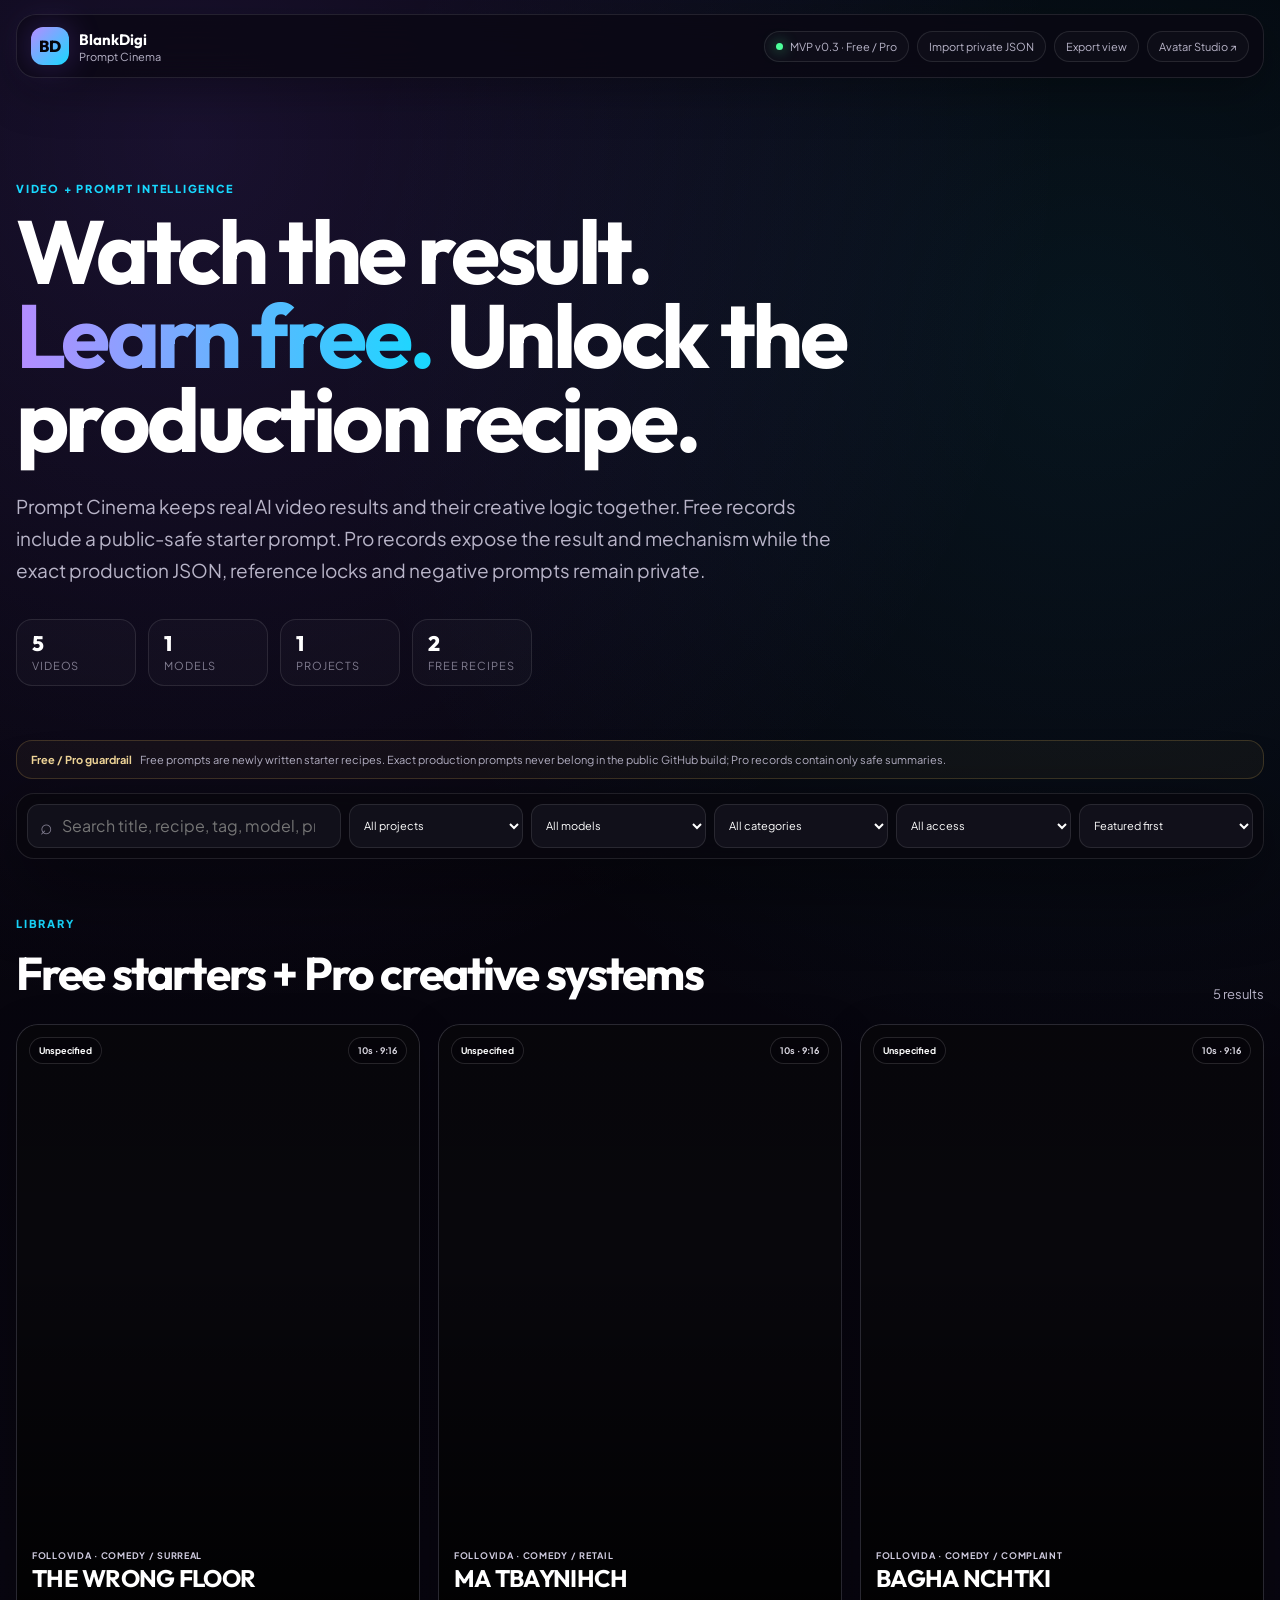
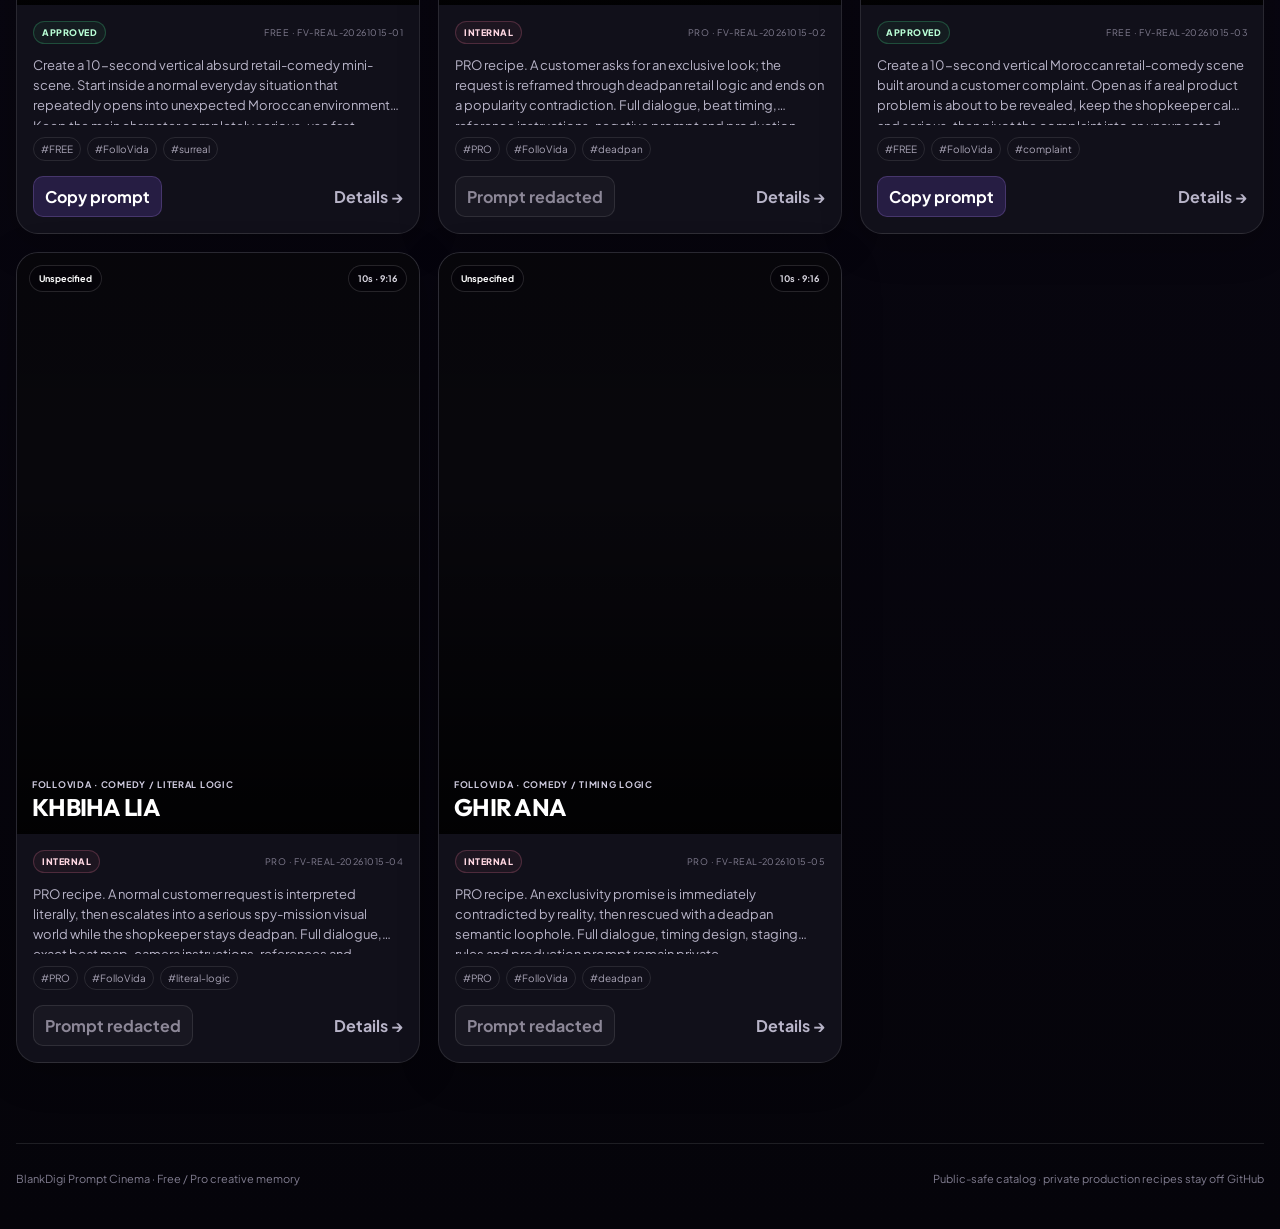
==== video-prompt-library/index.html @ 59c9d9fc "feat: add public-safe Free/Pro Prompt Cinema" ====
<!doctype html>
<html lang="en">
<head>
  <meta charset="utf-8" />
  <meta name="viewport" content="width=device-width, initial-scale=1" />
  <meta name="theme-color" content="#05040A" />
  <title>BlankDigi Prompt Cinema</title>
  <meta name="description" content="BlankDigi Prompt Cinema: free starter recipes and private Pro production recipes paired with real AI video results." />
  <link rel="preconnect" href="https://fonts.googleapis.com" />
  <link rel="preconnect" href="https://fonts.gstatic.com" crossorigin />
  <link href="https://fonts.googleapis.com/css2?family=Outfit:wght@400;600;700;800&family=Plus+Jakarta+Sans:wght@400;500;600;700&display=swap" rel="stylesheet" />
  <link rel="stylesheet" href="./styles.css" />
</head>
<body>
  <div class="page-shell">
    <header class="topbar">
      <a class="brand" href="../ai-content-avatar/" aria-label="Back to BlankDigi Avatar Studio">
        <span class="brand-mark">BD</span>
        <span><strong>BlankDigi</strong><small>Prompt Cinema</small></span>
      </a>
      <div class="topbar-actions">
        <span class="status-pill"><span class="status-dot"></span>MVP v0.3 · Free / Pro</span>
        <button class="ghost-button" id="importButton" type="button">Import private JSON</button>
        <button class="ghost-button" id="exportButton" type="button">Export view</button>
        <a class="ghost-link" href="../ai-content-avatar/">Avatar Studio ↗</a>
        <input id="importInput" type="file" accept="application/json,.json" hidden />
      </div>
    </header>

    <main>
      <section class="hero">
        <div class="eyebrow">VIDEO + PROMPT INTELLIGENCE</div>
        <h1>Watch the result.<br><span>Learn free.</span> Unlock the production recipe.</h1>
        <p>
          Prompt Cinema keeps real AI video results and their creative logic together. Free records include a public-safe starter prompt. Pro records expose the result and mechanism while the exact production JSON, reference locks and negative prompts remain private.
        </p>
        <div class="hero-stats" aria-label="Library summary">
          <div><strong id="statTotal">0</strong><span>videos</span></div>
          <div><strong id="statModels">0</strong><span>models</span></div>
          <div><strong id="statProjects">0</strong><span>projects</span></div>
          <div><strong id="statApproved">0</strong><span>free recipes</span></div>
        </div>
      </section>

      <section class="safety-strip" aria-label="Public build guardrail">
        <div>
          <strong>Free / Pro guardrail</strong>
          <span>Free prompts are newly written starter recipes. Exact production prompts never belong in the public GitHub build; Pro records contain only safe summaries.</span>
        </div>
        <div id="localImportStatus" class="local-status" hidden></div>
      </section>

      <section class="toolbar" aria-label="Prompt library filters">
        <label class="search-box">
          <span>⌕</span>
          <input id="searchInput" type="search" placeholder="Search title, recipe, tag, model, project…" autocomplete="off" />
        </label>
        <select id="projectFilter" aria-label="Filter by project"><option value="all">All projects</option></select>
        <select id="modelFilter" aria-label="Filter by model"><option value="all">All models</option></select>
        <select id="categoryFilter" aria-label="Filter by category"><option value="all">All categories</option></select>
        <select id="statusFilter" aria-label="Filter by access/status"><option value="all">All access</option></select>
        <select id="sortFilter" aria-label="Sort library">
          <option value="featured">Featured first</option>
          <option value="score">Highest score</option>
          <option value="newest">Newest</option>
          <option value="title">A–Z</option>
        </select>
      </section>

      <section class="library-section">
        <div class="section-head">
          <div><div class="eyebrow">LIBRARY</div><h2>Free starters + Pro creative systems</h2></div>
          <div class="result-count" id="resultCount">0 results</div>
        </div>
        <div class="video-grid" id="videoGrid" aria-live="polite"></div>
        <div class="empty-state" id="emptyState" hidden>
          <strong>No match.</strong><span>Try another keyword, project, model or category.</span>
        </div>
      </section>
    </main>

    <footer>
      <span>BlankDigi Prompt Cinema · Free / Pro creative memory</span>
      <span>Public-safe catalog · private production recipes stay off GitHub</span>
    </footer>
  </div>

  <dialog id="detailDialog" class="detail-dialog">
    <button class="dialog-close" id="dialogClose" aria-label="Close details">×</button>
    <div class="detail-layout">
      <div class="detail-video-wrap">
        <video id="detailVideo" controls muted loop playsinline preload="metadata"></video>
        <div id="detailVideoFallback" class="video-fallback" hidden>Video preview unavailable</div>
      </div>
      <div class="detail-copy">
        <div class="detail-kicker"><span class="eyebrow" id="detailCategory"></span><span id="detailStatus" class="status-chip"></span></div>
        <h3 id="detailTitle"></h3>
        <div class="detail-meta" id="detailMeta"></div>

        <div class="logic-block" id="logicBlock" hidden>
          <span>Creative engine</span>
          <strong id="detailLogic"></strong>
        </div>

        <div class="prompt-block">
          <div class="prompt-block-head">
            <span>Recipe</span>
            <div class="prompt-actions">
              <button class="copy-button" id="copyDetailPrompt">Copy free starter</button>
              <button class="copy-button subtle" id="copyDetailJson">Copy public JSON</button>
            </div>
          </div>
          <pre id="detailPrompt"></pre>
          <div id="redactedNotice" class="redacted-notice" hidden>
            PRO recipe locked. The exact production prompt, beat map, references and negative-prompt package are stored privately and are not shipped in this public page.
          </div>
        </div>

        <div class="prompt-block secondary" id="negativePromptBlock">
          <div class="prompt-block-head"><span>Negative prompt</span></div>
          <pre id="detailNegativePrompt"></pre>
        </div>

        <div class="notes-block" id="detailNotes"></div>
        <div class="tag-list" id="detailTags"></div>
      </div>
    </div>
  </dialog>

  <div class="toast" id="toast" role="status" aria-live="polite">Copied</div>
  <script src="./manifest-preload.js"></script>
  <script src="./app.js"></script>
</body>
</html>
---- video-prompt-library/styles.css ----
:root {
  --bg: #05040A;
  --bg-soft: #0B0714;
  --card: #11101A;
  --card-2: #161525;
  --text: #FFFFFF;
  --muted: #B8B4C8;
  --muted-2: #817D90;
  --accent: #8B5CFF;
  --accent-soft: #B58CFF;
  --accent-2: #18D9FF;
  --ok: #4CFF9A;
  --warn: #FFCB66;
  --danger: #FF7C9E;
  --border: rgba(255,255,255,.10);
  --border-strong: rgba(255,255,255,.17);
  --glass: rgba(10,8,18,.74);
  --shadow: 0 24px 80px rgba(0,0,0,.45);
}

* { box-sizing: border-box; }
html { scroll-behavior: smooth; }
body {
  margin: 0;
  min-height: 100vh;
  font-family: "Plus Jakarta Sans", system-ui, sans-serif;
  color: var(--text);
  background:
    radial-gradient(circle at 15% 5%, rgba(139,92,255,.15), transparent 30%),
    radial-gradient(circle at 85% 12%, rgba(24,217,255,.08), transparent 28%),
    linear-gradient(180deg, #05040A 0%, #080610 55%, #05040A 100%);
}
button, input, select { font: inherit; }
button, select { cursor: pointer; }
button:disabled { cursor: not-allowed; }
a { color: inherit; text-decoration: none; }

.page-shell { width: min(1280px, calc(100% - 32px)); margin: 0 auto; }

.topbar {
  position: sticky;
  top: 14px;
  z-index: 30;
  display: flex;
  align-items: center;
  justify-content: space-between;
  gap: 18px;
  margin: 14px 0 0;
  padding: 12px 14px;
  border: 1px solid var(--border);
  border-radius: 20px;
  background: var(--glass);
  backdrop-filter: blur(20px);
  box-shadow: 0 14px 45px rgba(0,0,0,.28);
}
.brand { display: flex; align-items: center; gap: 10px; flex: 0 0 auto; }
.brand-mark {
  display: grid;
  place-items: center;
  width: 38px;
  height: 38px;
  border-radius: 12px;
  color: #05040A;
  font-family: "Outfit", sans-serif;
  font-weight: 800;
  letter-spacing: -.03em;
  background: linear-gradient(135deg, var(--accent-soft), var(--accent-2));
  box-shadow: 0 0 32px rgba(139,92,255,.28);
}
.brand strong, .brand small { display: block; }
.brand strong { font-family: "Outfit", sans-serif; font-size: 15px; }
.brand small { margin-top: 1px; color: var(--muted); font-size: 11px; }
.topbar-actions { display: flex; align-items: center; justify-content: flex-end; gap: 8px; min-width: 0; flex-wrap: wrap; }
.status-pill, .ghost-link, .ghost-button {
  border: 1px solid var(--border);
  border-radius: 999px;
  padding: 8px 11px;
  color: var(--muted);
  font-size: 11px;
  background: rgba(255,255,255,.025);
}
.status-pill { display: inline-flex; align-items: center; gap: 7px; }
.status-dot { width: 7px; height: 7px; border-radius: 50%; background: var(--ok); box-shadow: 0 0 14px rgba(76,255,154,.8); }
.ghost-link:hover, .ghost-button:hover { color: var(--text); border-color: var(--border-strong); background: rgba(255,255,255,.05); }

.hero { padding: 104px 0 54px; max-width: 980px; }
.eyebrow { margin-bottom: 14px; color: var(--accent-2); font-size: 11px; font-weight: 800; letter-spacing: .16em; }
.hero h1, .section-head h2, .detail-copy h3 { margin: 0; font-family: "Outfit", sans-serif; letter-spacing: -.04em; }
.hero h1 { max-width: 980px; font-size: clamp(48px, 7vw, 92px); line-height: .94; }
.hero h1 span {
  background: linear-gradient(90deg, var(--accent-soft), var(--accent-2));
  -webkit-background-clip: text;
  background-clip: text;
  color: transparent;
}
.hero p { max-width: 820px; margin: 28px 0 0; color: var(--muted); font-size: clamp(15px, 1.6vw, 19px); line-height: 1.7; }
.hero-stats { display: flex; flex-wrap: wrap; gap: 12px; margin-top: 32px; }
.hero-stats div { min-width: 120px; padding: 13px 15px; border: 1px solid var(--border); border-radius: 16px; background: rgba(255,255,255,.025); }
.hero-stats strong, .hero-stats span { display: block; }
.hero-stats strong { font: 800 21px/1 "Outfit", sans-serif; }
.hero-stats span { margin-top: 5px; color: var(--muted-2); font-size: 11px; text-transform: uppercase; letter-spacing: .08em; }

.safety-strip {
  display: flex;
  align-items: center;
  justify-content: space-between;
  gap: 16px;
  margin-bottom: 14px;
  padding: 12px 14px;
  border: 1px solid rgba(255,203,102,.18);
  border-radius: 16px;
  background: rgba(255,203,102,.045);
  color: var(--muted);
  font-size: 11px;
}
.safety-strip strong { color: #F4D99B; margin-right: 6px; }
.local-status { display: flex; align-items: center; gap: 8px; flex: 0 0 auto; color: #cfc8e6; }
.local-status strong { color: var(--accent-2); }
.local-status button { border: 1px solid var(--border); border-radius: 999px; padding: 6px 8px; color: var(--muted); background: rgba(0,0,0,.22); font-size: 10px; }
.local-status button:hover { color: #fff; }

.toolbar {
  position: sticky;
  top: 88px;
  z-index: 20;
  display: grid;
  grid-template-columns: minmax(250px, 1.35fr) repeat(5, minmax(130px, .75fr));
  gap: 8px;
  padding: 10px;
  border: 1px solid var(--border);
  border-radius: 18px;
  background: rgba(8,7,14,.88);
  backdrop-filter: blur(18px);
  box-shadow: var(--shadow);
}
.search-box { display: flex; align-items: center; gap: 9px; min-width: 0; height: 44px; border: 1px solid var(--border); border-radius: 12px; background: var(--card); }
.search-box span { margin-left: 12px; color: var(--muted-2); font-size: 21px; }
.search-box input, .toolbar select { width: 100%; min-width: 0; height: 44px; outline: none; color: var(--text); }
.search-box input { border: 0; padding: 0 10px 0 0; background: transparent; }
.toolbar select { padding: 0 10px; border: 1px solid var(--border); border-radius: 12px; background: var(--card); font-size: 11px; }
.search-box:focus-within, .toolbar select:focus { border-color: rgba(24,217,255,.42); box-shadow: 0 0 0 3px rgba(24,217,255,.06); }
.toolbar option { color: #fff; background: #11101A; }

.library-section { padding: 58px 0 80px; }
.section-head { display: flex; align-items: end; justify-content: space-between; gap: 18px; margin-bottom: 22px; }
.section-head h2 { font-size: clamp(28px, 4vw, 46px); }
.result-count { color: var(--muted); font-size: 13px; }
.video-grid { display: grid; grid-template-columns: repeat(3, minmax(0, 1fr)); gap: 18px; }
.video-card {
  overflow: hidden;
  border: 1px solid var(--border);
  border-radius: 22px;
  background: linear-gradient(180deg, rgba(255,255,255,.025), transparent 20%), var(--card);
  box-shadow: 0 10px 40px rgba(0,0,0,.22);
  transition: transform .24s ease, border-color .24s ease, box-shadow .24s ease;
  outline: none;
}
.video-card:hover, .video-card:focus-visible { transform: translateY(-5px); border-color: rgba(181,140,255,.35); box-shadow: 0 22px 70px rgba(0,0,0,.36), 0 0 0 1px rgba(139,92,255,.05); }
.video-frame { position: relative; aspect-ratio: 9 / 13; overflow: hidden; background: #08070c; }
.video-frame video, .detail-video-wrap video { width: 100%; height: 100%; display: block; object-fit: cover; background: #08070c; }
.video-frame video { transition: transform .5s ease; }
.video-card:hover .video-frame video { transform: scale(1.025); }
.video-shade { position: absolute; inset: 0; background: linear-gradient(180deg, rgba(0,0,0,.15), transparent 40%, rgba(0,0,0,.82) 100%); pointer-events: none; }
.video-topline { position: absolute; z-index: 2; top: 12px; left: 12px; right: 12px; display: flex; justify-content: space-between; gap: 8px; }
.badge-stack { display: flex; align-items: center; gap: 5px; flex-wrap: wrap; }
.badge-stack.right { justify-content: flex-end; }
.model-badge, .ratio-badge, .score-badge, .local-badge {
  padding: 7px 9px;
  border: 1px solid rgba(255,255,255,.13);
  border-radius: 999px;
  background: rgba(5,4,10,.64);
  backdrop-filter: blur(12px);
  font-size: 9px;
  font-weight: 700;
}
.model-badge { color: #fff; }
.ratio-badge { color: #d8d5df; }
.score-badge { color: #D6FFD9; border-color: rgba(76,255,154,.22); }
.local-badge { color: var(--accent-2); border-color: rgba(24,217,255,.25); }
.video-caption { position: absolute; z-index: 2; left: 15px; right: 15px; bottom: 14px; }
.video-caption span { display: block; margin-bottom: 5px; color: #d0cce0; font-size: 9px; font-weight: 700; text-transform: uppercase; letter-spacing: .08em; }
.video-caption strong { display: block; font: 700 24px/1.05 "Outfit", sans-serif; letter-spacing: -.03em; }
.card-video-fallback { position: absolute; inset: 0; display: grid; place-items: center; color: var(--muted); background: linear-gradient(145deg, #0a0810, #141022); font-size: 12px; }
.card-body { padding: 16px; }
.card-status-row { display: flex; align-items: center; justify-content: space-between; gap: 8px; margin-bottom: 11px; color: var(--muted-2); font-size: 9px; text-transform: uppercase; letter-spacing: .05em; }
.status-chip { display: inline-flex; align-items: center; width: max-content; padding: 5px 8px; border: 1px solid var(--border); border-radius: 999px; color: #c8c4d1; background: rgba(255,255,255,.025); font-size: 9px; font-weight: 800; text-transform: uppercase; letter-spacing: .06em; }
.status-chip.approved { color: #B9FFD6; border-color: rgba(76,255,154,.22); background: rgba(76,255,154,.05); }
.status-chip.recipe { color: #C7F6FF; border-color: rgba(24,217,255,.22); background: rgba(24,217,255,.05); }
.status-chip.internal { color: #FFD7E2; border-color: rgba(255,124,158,.22); background: rgba(255,124,158,.05); }
.status-chip.experiment { color: #E7DAFF; border-color: rgba(181,140,255,.22); background: rgba(139,92,255,.06); }
.card-body p {
  display: -webkit-box;
  min-height: 70px;
  margin: 0;
  overflow: hidden;
  color: var(--muted);
  font-size: 13px;
  line-height: 1.55;
  -webkit-line-clamp: 3;
  -webkit-box-orient: vertical;
}
.tag-row, .tag-list { display: flex; flex-wrap: wrap; gap: 6px; }
.tag-row { margin-top: 12px; }
.tag-row span, .tag-list span { padding: 5px 7px; border: 1px solid var(--border); border-radius: 999px; color: #a9a4b6; font-size: 10px; }
.card-actions { display: flex; align-items: center; justify-content: space-between; gap: 8px; margin-top: 15px; }
.secondary-btn, .text-btn, .copy-button { border: 0; border-radius: 10px; font-weight: 700; }
.secondary-btn, .copy-button { padding: 9px 11px; color: #fff; background: rgba(139,92,255,.18); border: 1px solid rgba(181,140,255,.22); }
.secondary-btn:hover, .copy-button:hover { background: rgba(139,92,255,.28); }
.secondary-btn.locked { color: #8c8797; background: rgba(255,255,255,.03); border-color: var(--border); }
.copy-button.subtle { color: var(--muted); background: transparent; border-color: var(--border); }
.text-btn { padding: 9px 0; color: var(--muted); background: transparent; }

.empty-state { padding: 70px 20px; border: 1px dashed var(--border-strong); border-radius: 20px; text-align: center; color: var(--muted); }
.empty-state strong, .empty-state span { display: block; }
.empty-state strong { margin-bottom: 7px; color: var(--text); font: 700 26px/1 "Outfit", sans-serif; }
footer { display: flex; justify-content: space-between; gap: 12px; padding: 28px 0 44px; border-top: 1px solid var(--border); color: var(--muted-2); font-size: 11px; }

.detail-dialog {
  width: min(1140px, calc(100% - 28px));
  max-height: min(90vh, 920px);
  padding: 0;
  overflow: hidden;
  border: 1px solid var(--border-strong);
  border-radius: 24px;
  color: var(--text);
  background: #0c0a13;
  box-shadow: 0 40px 120px rgba(0,0,0,.72);
}
.detail-dialog::backdrop { background: rgba(0,0,0,.72); backdrop-filter: blur(9px); }
.dialog-close { position: absolute; z-index: 4; top: 12px; right: 12px; width: 38px; height: 38px; border: 1px solid var(--border); border-radius: 50%; color: #fff; background: rgba(0,0,0,.58); font-size: 22px; }
.detail-layout { display: grid; grid-template-columns: minmax(330px, .86fr) minmax(0, 1.14fr); min-height: 650px; }
.detail-video-wrap { position: relative; min-height: 650px; background: #05040A; }
.video-fallback { position: absolute; inset: 0; display: grid; place-items: center; color: var(--muted); }
.detail-copy { overflow-y: auto; padding: 46px 38px 38px; }
.detail-kicker { display: flex; align-items: center; justify-content: space-between; gap: 10px; }
.detail-kicker .eyebrow { margin: 0; }
.detail-copy h3 { margin-top: 12px; font-size: clamp(34px, 4vw, 52px); line-height: .98; }
.detail-meta { display: flex; flex-wrap: wrap; gap: 7px; margin: 18px 0 22px; }
.detail-meta span { padding: 7px 9px; border: 1px solid var(--border); border-radius: 999px; color: var(--muted); font-size: 10px; }
.logic-block { margin: 0 0 18px; padding: 13px 14px; border: 1px solid rgba(24,217,255,.14); border-radius: 14px; background: rgba(24,217,255,.035); }
.logic-block span, .logic-block strong { display: block; }
.logic-block span { color: var(--accent-2); font-size: 9px; font-weight: 800; text-transform: uppercase; letter-spacing: .1em; }
.logic-block strong { margin-top: 6px; color: #d7d3e1; font-size: 12px; line-height: 1.55; }
.prompt-block { margin-top: 18px; border: 1px solid var(--border); border-radius: 16px; background: rgba(255,255,255,.025); }
.prompt-block.secondary { background: rgba(255,255,255,.015); }
.prompt-block-head { display: flex; align-items: center; justify-content: space-between; gap: 10px; padding: 12px 13px; border-bottom: 1px solid var(--border); color: #e4e0ed; font-size: 11px; font-weight: 800; text-transform: uppercase; letter-spacing: .08em; }
.prompt-actions { display: flex; gap: 6px; }
.prompt-block pre { margin: 0; padding: 15px; white-space: pre-wrap; color: #c7c2d1; font: 500 13px/1.75 "Plus Jakarta Sans", sans-serif; }
.redacted-notice { margin: 14px; padding: 14px; border: 1px dashed rgba(255,124,158,.25); border-radius: 12px; color: #D5BFC6; background: rgba(255,124,158,.035); font-size: 12px; line-height: 1.6; }
.notes-block { margin: 18px 0; padding-left: 12px; border-left: 2px solid var(--accent); color: var(--muted); font-size: 12px; line-height: 1.6; }

.toast { position: fixed; z-index: 100; left: 50%; bottom: 24px; padding: 10px 13px; border: 1px solid rgba(255,255,255,.12); border-radius: 999px; color: #fff; background: rgba(17,16,26,.94); opacity: 0; transform: translate(-50%, 12px); pointer-events: none; transition: .2s ease; box-shadow: var(--shadow); font-size: 12px; }
.toast.show { opacity: 1; transform: translate(-50%, 0); }

@media (max-width: 1160px) {
  .toolbar { grid-template-columns: repeat(3, minmax(0, 1fr)); }
  .search-box { grid-column: 1 / -1; }
}

@media (max-width: 980px) {
  .topbar { align-items: flex-start; }
  .topbar-actions { max-width: 70%; }
  .video-grid { grid-template-columns: repeat(2, minmax(0, 1fr)); }
  .detail-layout { grid-template-columns: 1fr; max-height: 88vh; overflow-y: auto; }
  .detail-video-wrap { min-height: 0; aspect-ratio: 9/11; }
  .detail-copy { overflow: visible; }
  .safety-strip { align-items: flex-start; flex-direction: column; }
}

@media (max-width: 680px) {
  .page-shell { width: min(100% - 20px, 1280px); }
  .topbar { top: 8px; margin-top: 8px; border-radius: 16px; }
  .status-pill, .ghost-link { display: none; }
  .topbar-actions { max-width: none; gap: 5px; }
  .ghost-button { padding: 7px 9px; font-size: 9px; }
  .hero { padding: 72px 2px 42px; }
  .hero h1 { font-size: clamp(44px, 15vw, 68px); }
  .safety-strip { font-size: 10px; }
  .toolbar { top: 74px; grid-template-columns: 1fr 1fr; }
  .search-box { grid-column: 1 / -1; }
  .toolbar select { font-size: 10px; }
  .section-head { align-items: flex-start; flex-direction: column; }
  .video-grid { grid-template-columns: 1fr; }
  .video-frame { aspect-ratio: 9 / 12; }
  .detail-dialog { width: calc(100% - 14px); max-height: 94vh; border-radius: 18px; }
  .detail-copy { padding: 32px 18px 24px; }
  .detail-kicker { align-items: flex-start; flex-direction: column; }
  .prompt-block-head { align-items: flex-start; flex-direction: column; }
  footer { flex-direction: column; }
}
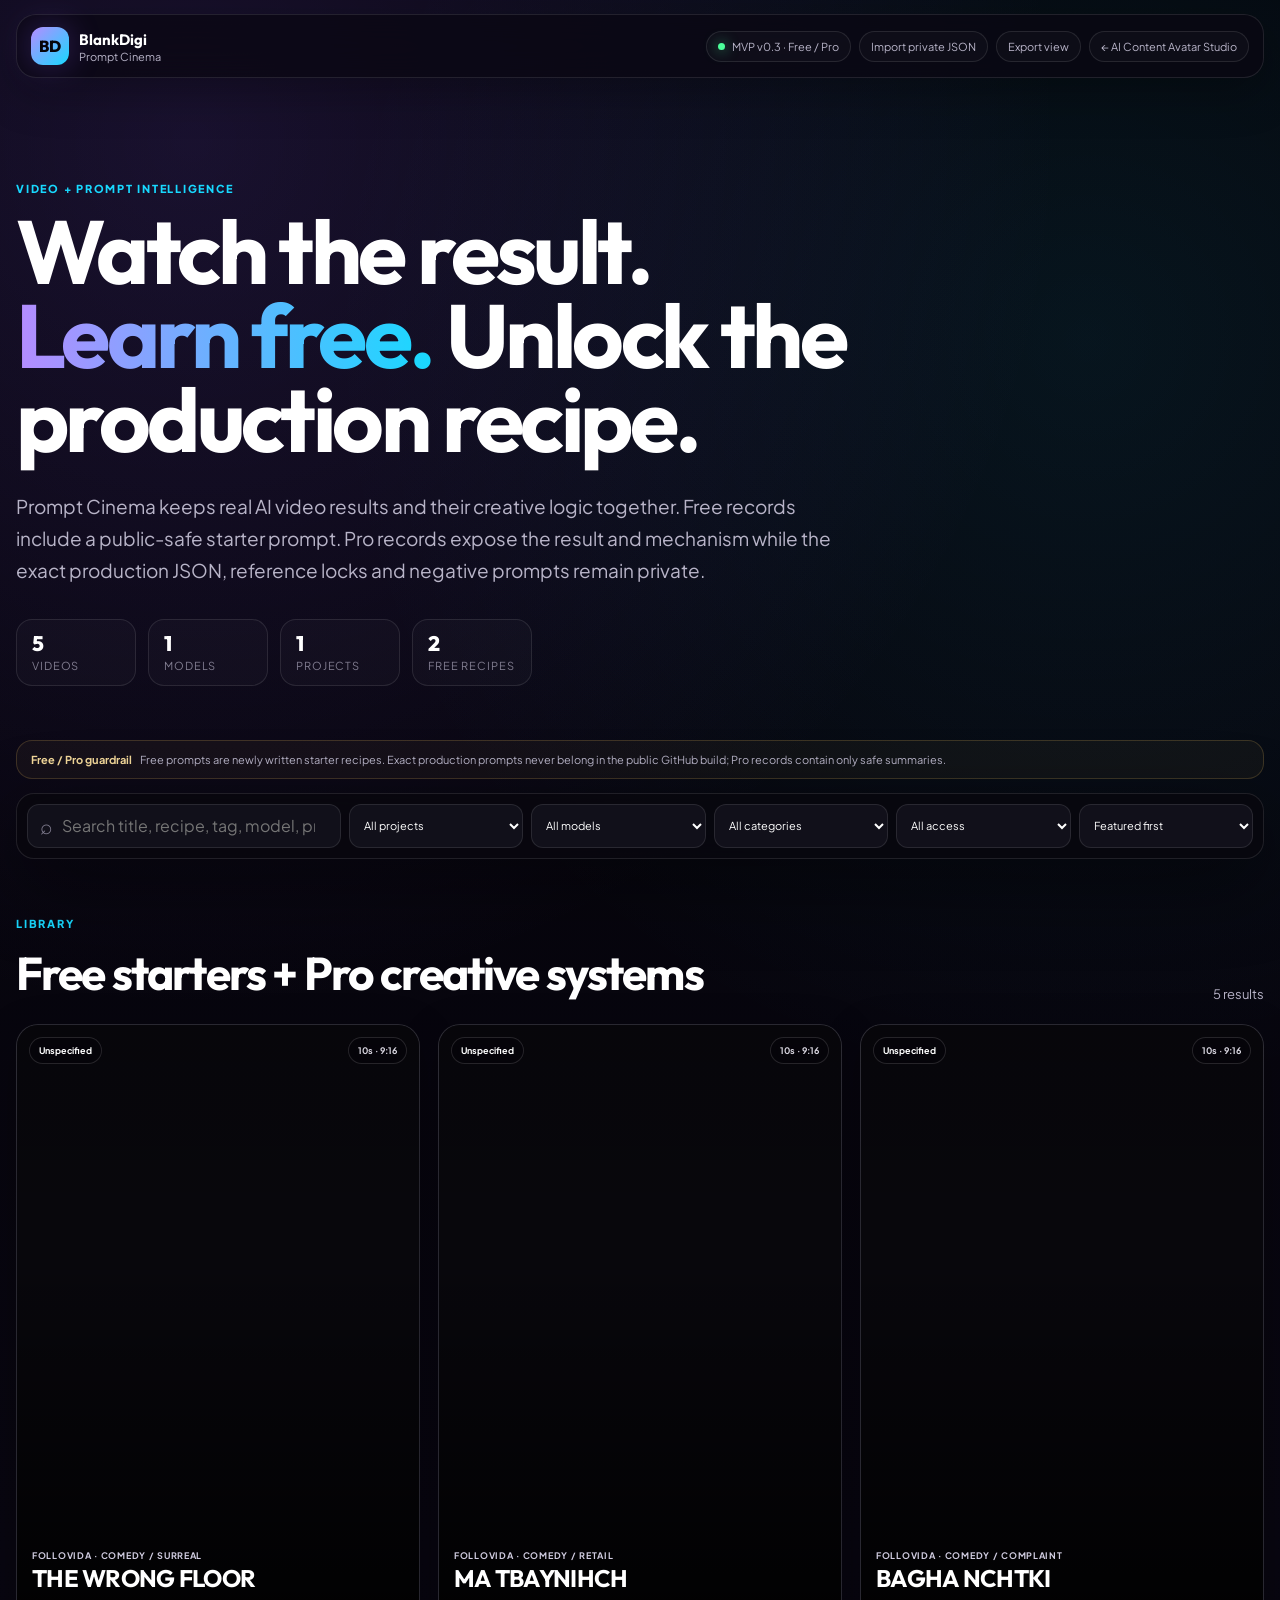
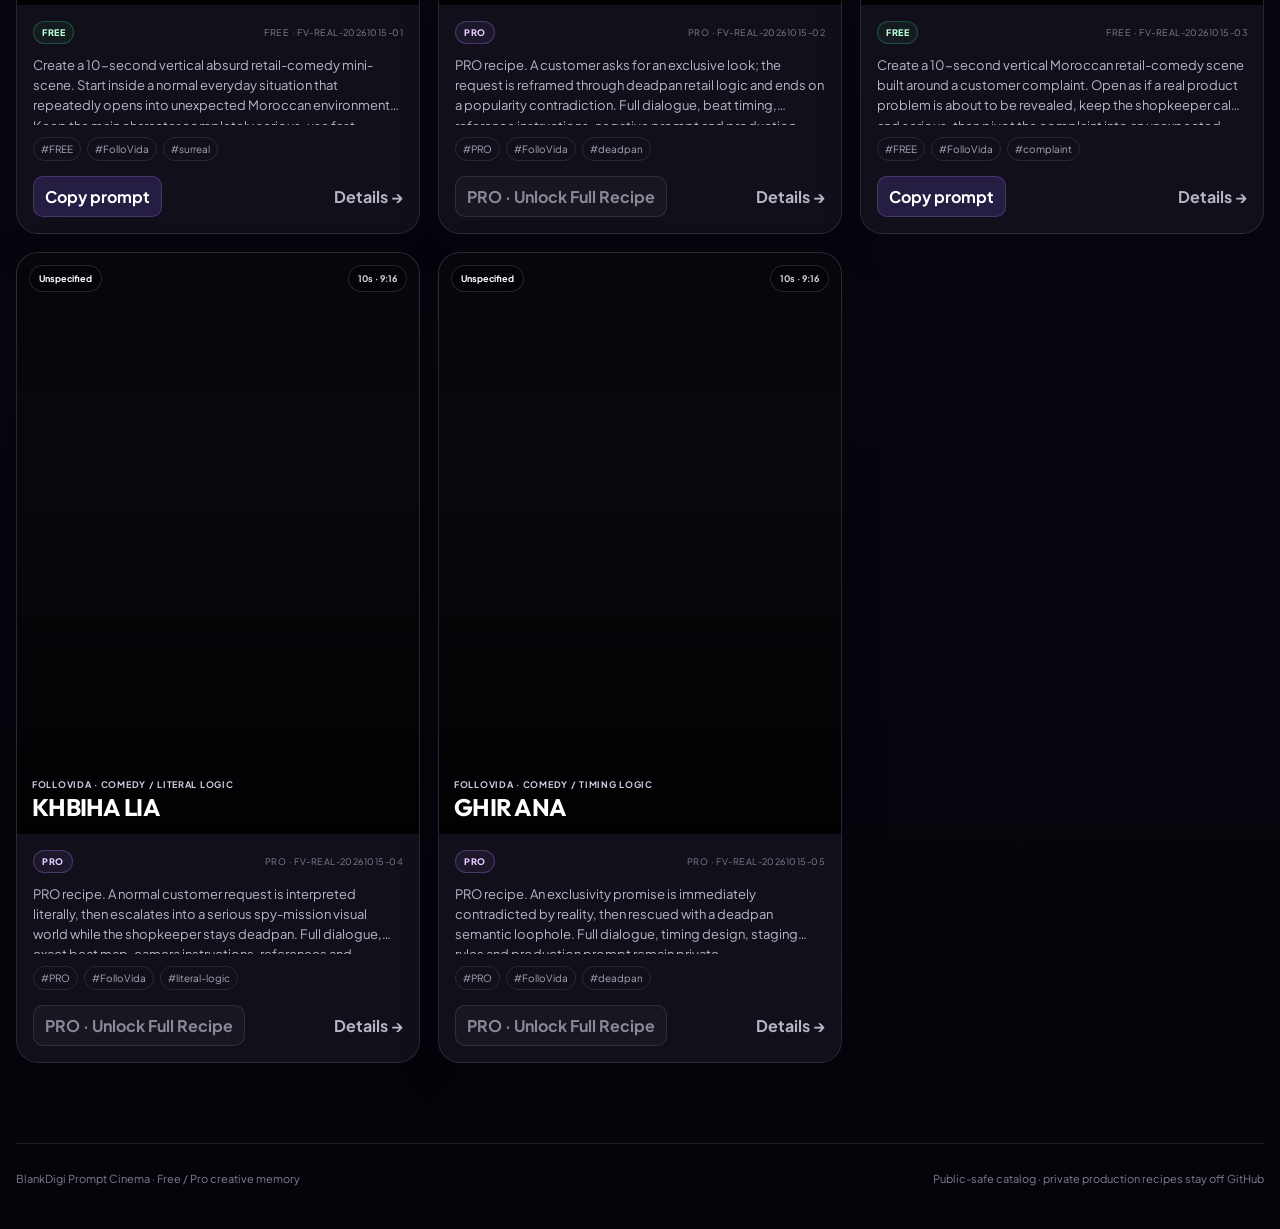
==== commit e9cf3b9b: "fix(prompt-cinema): sync deployed public catalog fixes" ====
--- a/video-prompt-library/index.html
+++ b/video-prompt-library/index.html
@@ -22,7 +22,7 @@
         <span class="status-pill"><span class="status-dot"></span>MVP v0.3 · Free / Pro</span>
         <button class="ghost-button" id="importButton" type="button">Import private JSON</button>
         <button class="ghost-button" id="exportButton" type="button">Export view</button>
-        <a class="ghost-link" href="../ai-content-avatar/">Avatar Studio ↗</a>
+        <a class="ghost-link" href="/ai-content-avatar/">← AI Content Avatar Studio</a>
         <input id="importInput" type="file" accept="application/json,.json" hidden />
       </div>
     </header>
--- a/video-prompt-library/styles.css
+++ b/video-prompt-library/styles.css
@@ -288,3 +288,9 @@
   .prompt-block-head { align-items: flex-start; flex-direction: column; }
   footer { flex-direction: column; }
 }
+
+.status-chip.free { color: #B9FFD6; border-color: rgba(76,255,154,.22); background: rgba(76,255,154,.05); }
+.status-chip.pro { color: #E4CCFF; border-color: rgba(174,120,255,.3); background: rgba(174,120,255,.08); }
+
+/* Respect native visibility semantics for video fallbacks and modal panels. */
+[hidden] { display: none !important; }
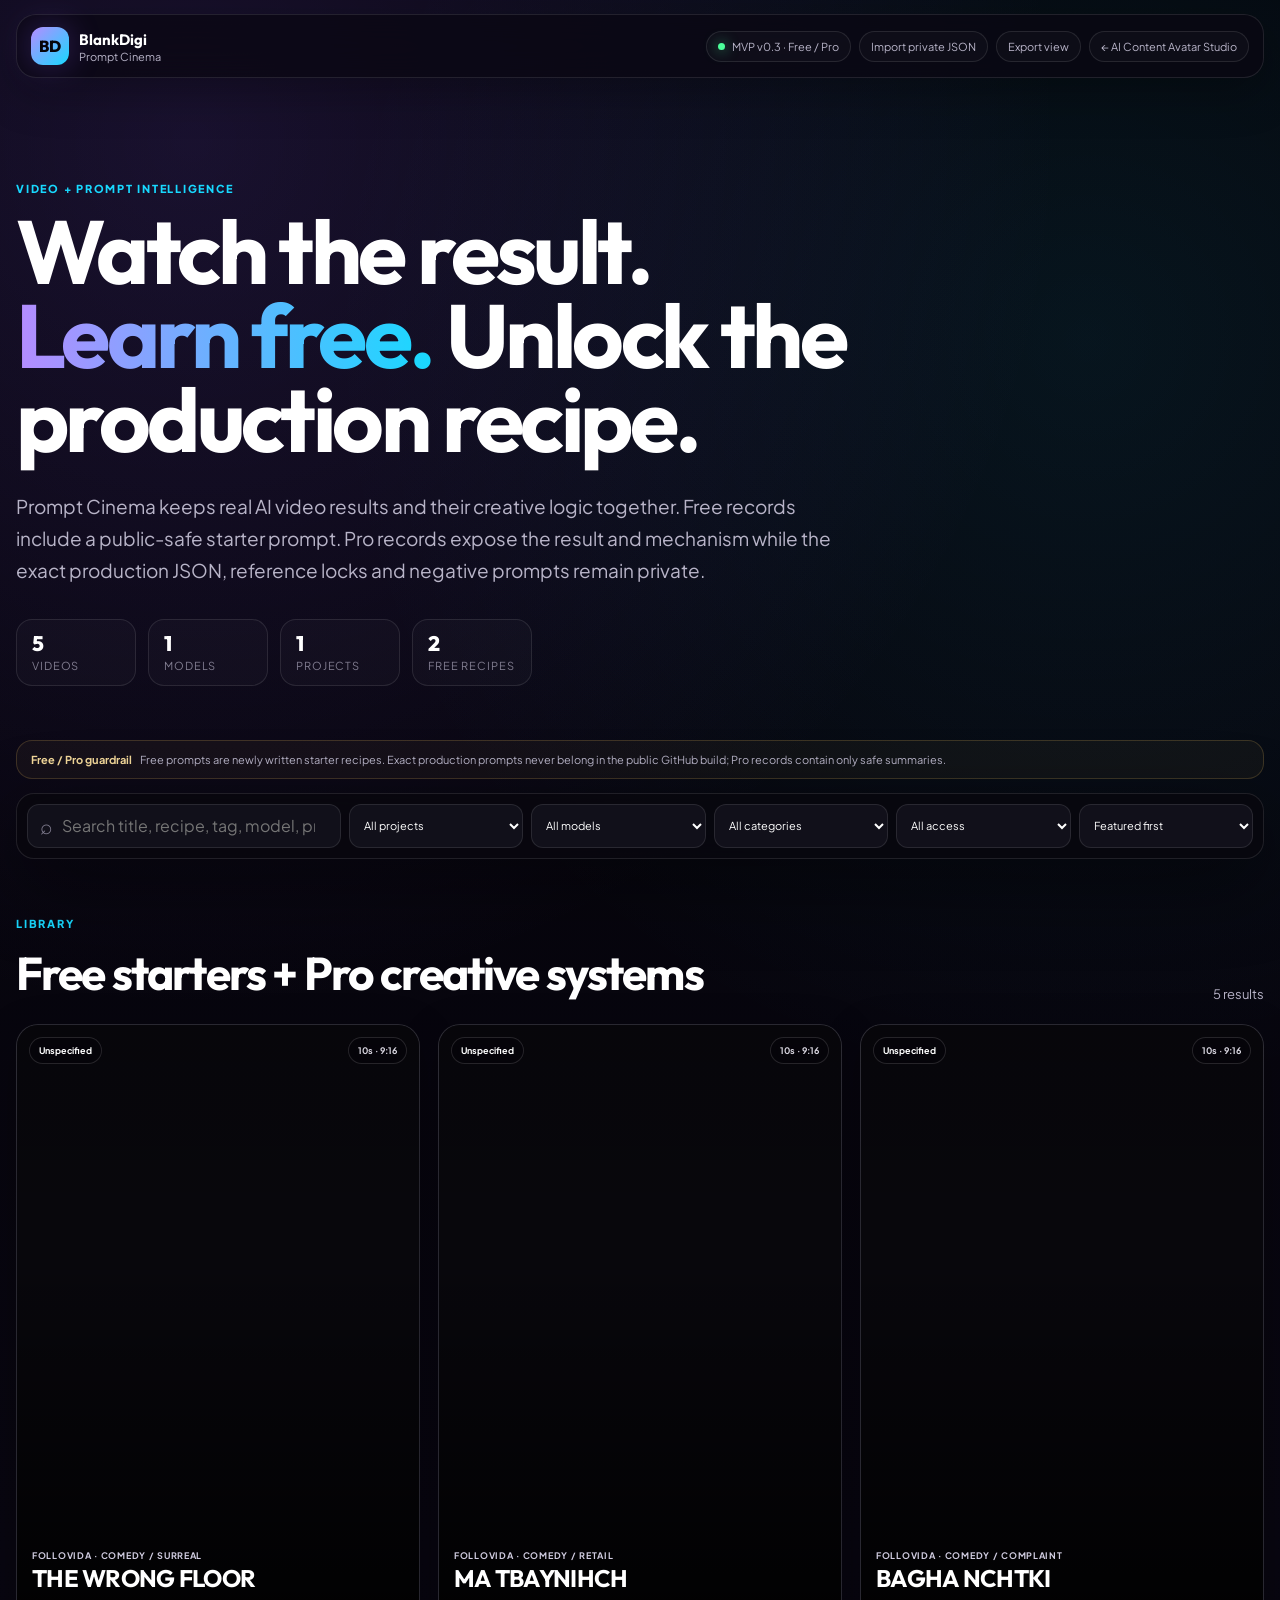
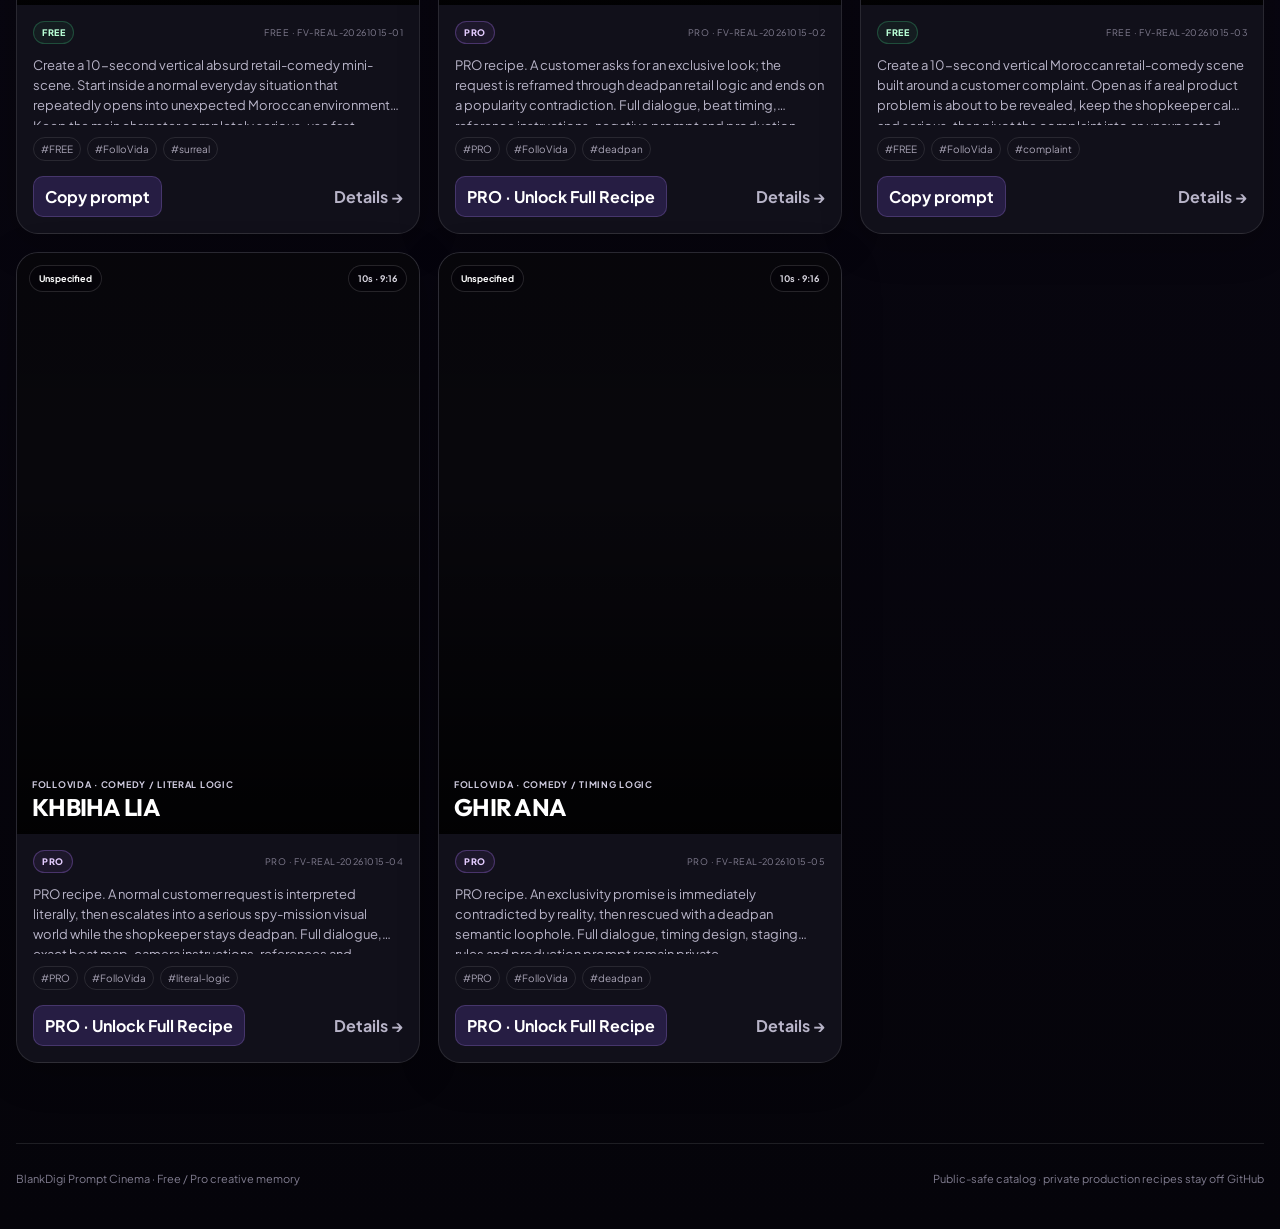
==== commit 9a2931e1: "feat(prompt-cinema): add PRO requests and safe browser events" ====
--- a/video-prompt-library/index.html
+++ b/video-prompt-library/index.html
@@ -107,6 +107,7 @@
             <span>Recipe</span>
             <div class="prompt-actions">
               <button class="copy-button" id="copyDetailPrompt">Copy free starter</button>
+              <button class="copy-button" id="unlockDetail" hidden>Unlock Full Recipe</button>
               <button class="copy-button subtle" id="copyDetailJson">Copy public JSON</button>
             </div>
           </div>
@@ -121,6 +122,16 @@
           <pre id="detailNegativePrompt"></pre>
         </div>
 
+        <section class="pro-contact" id="proContact" aria-label="Request PRO access" hidden>
+          <strong>Request PRO access</strong>
+          <p>Contact BlankDigi for availability and next steps. This request does not unlock or purchase a recipe.</p>
+          <code id="proContactId"></code>
+          <div class="prompt-actions">
+            <a class="copy-button" id="proWhatsapp" target="_blank" rel="noopener noreferrer">Request via WhatsApp ↗</a>
+            <a class="copy-button subtle" id="proEmail">Request via email</a>
+          </div>
+        </section>
+
         <div class="notes-block" id="detailNotes"></div>
         <div class="tag-list" id="detailTags"></div>
       </div>
@@ -129,6 +140,7 @@
 
   <div class="toast" id="toast" role="status" aria-live="polite">Copied</div>
   <script src="./manifest-preload.js"></script>
+  <script src="./events.js"></script>
   <script src="./app.js"></script>
 </body>
 </html>
--- a/video-prompt-library/styles.css
+++ b/video-prompt-library/styles.css
@@ -294,3 +294,9 @@
 
 /* Respect native visibility semantics for video fallbacks and modal panels. */
 [hidden] { display: none !important; }
+/* PRO interest requests remain separate from the locked public recipe. */
+.pro-contact { margin-top: 18px; padding: 18px; border: 1px solid var(--border); border-radius: 14px; }
+.pro-contact p { line-height: 1.6; }
+.pro-contact code { display: block; overflow-wrap: anywhere; margin-bottom: 14px; }
+.pro-contact a { display: inline-block; text-decoration: none; }
+.prompt-actions { flex-wrap: wrap; }
